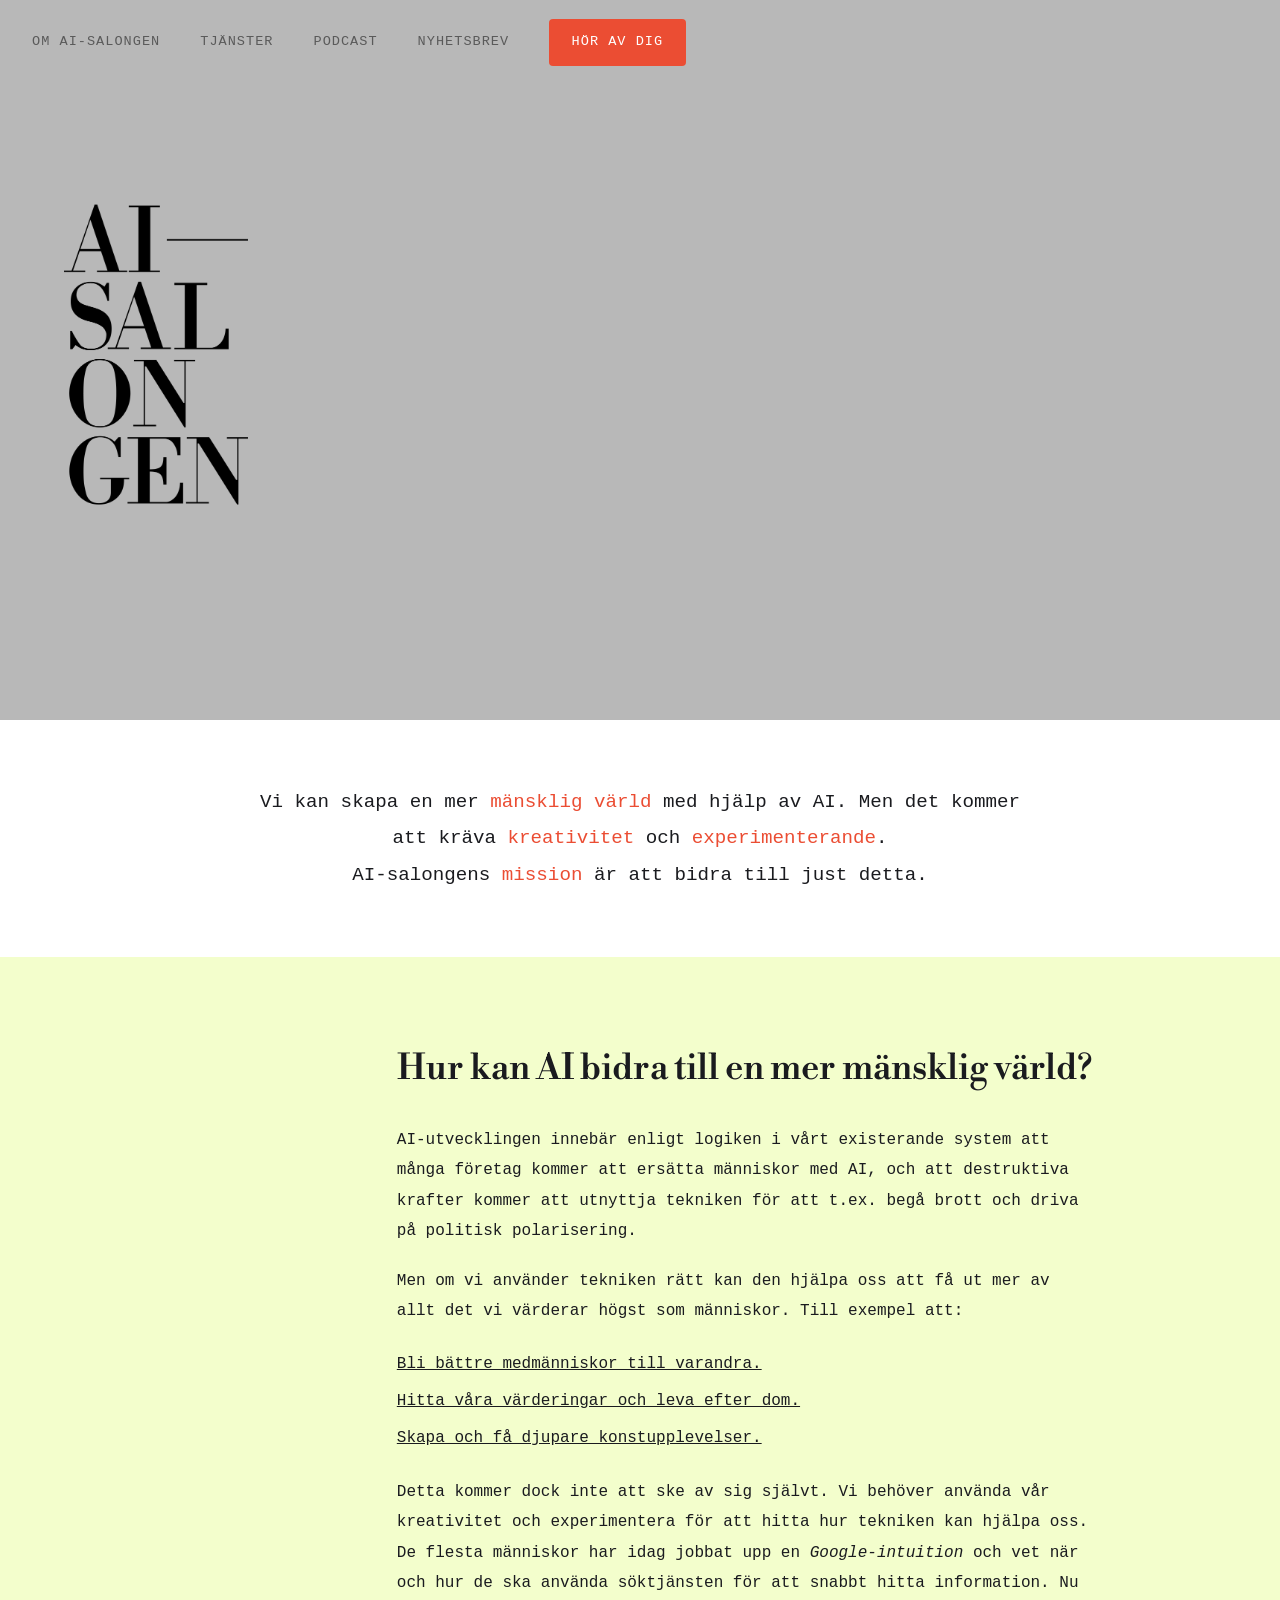
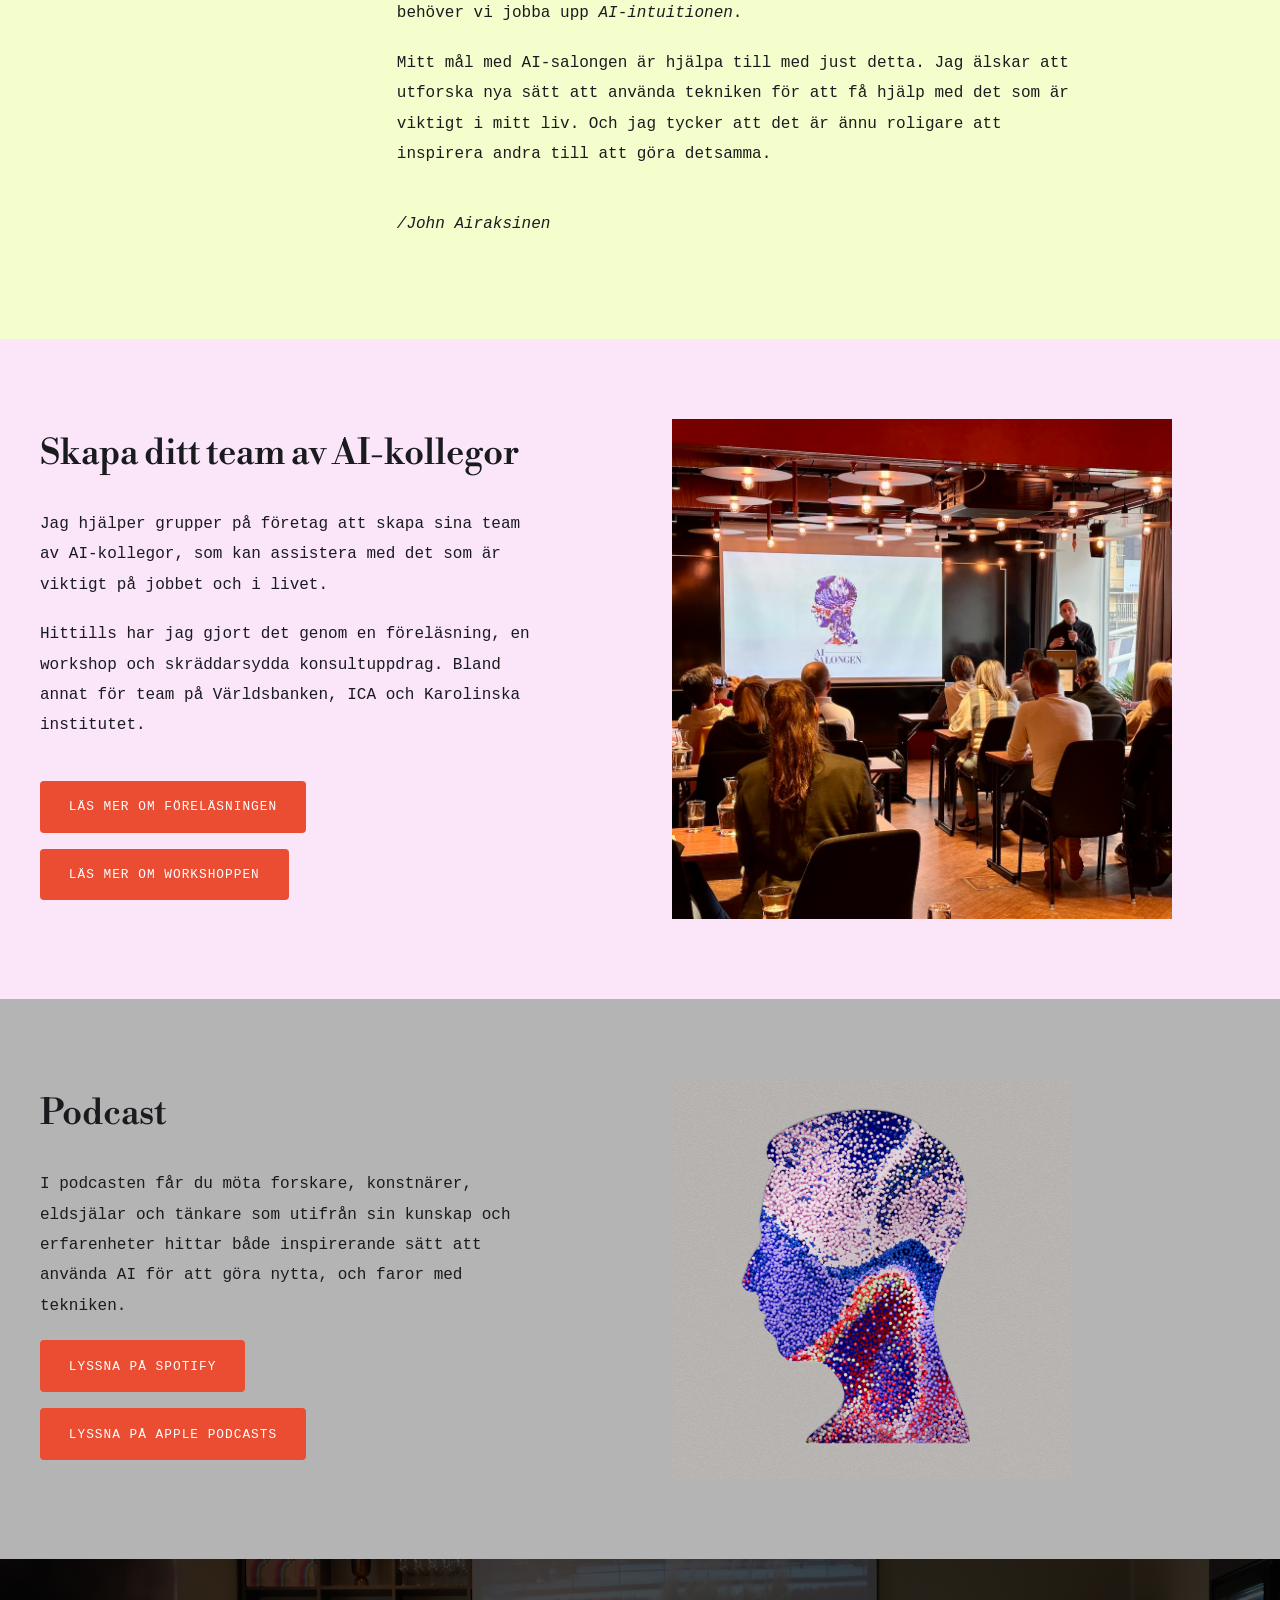
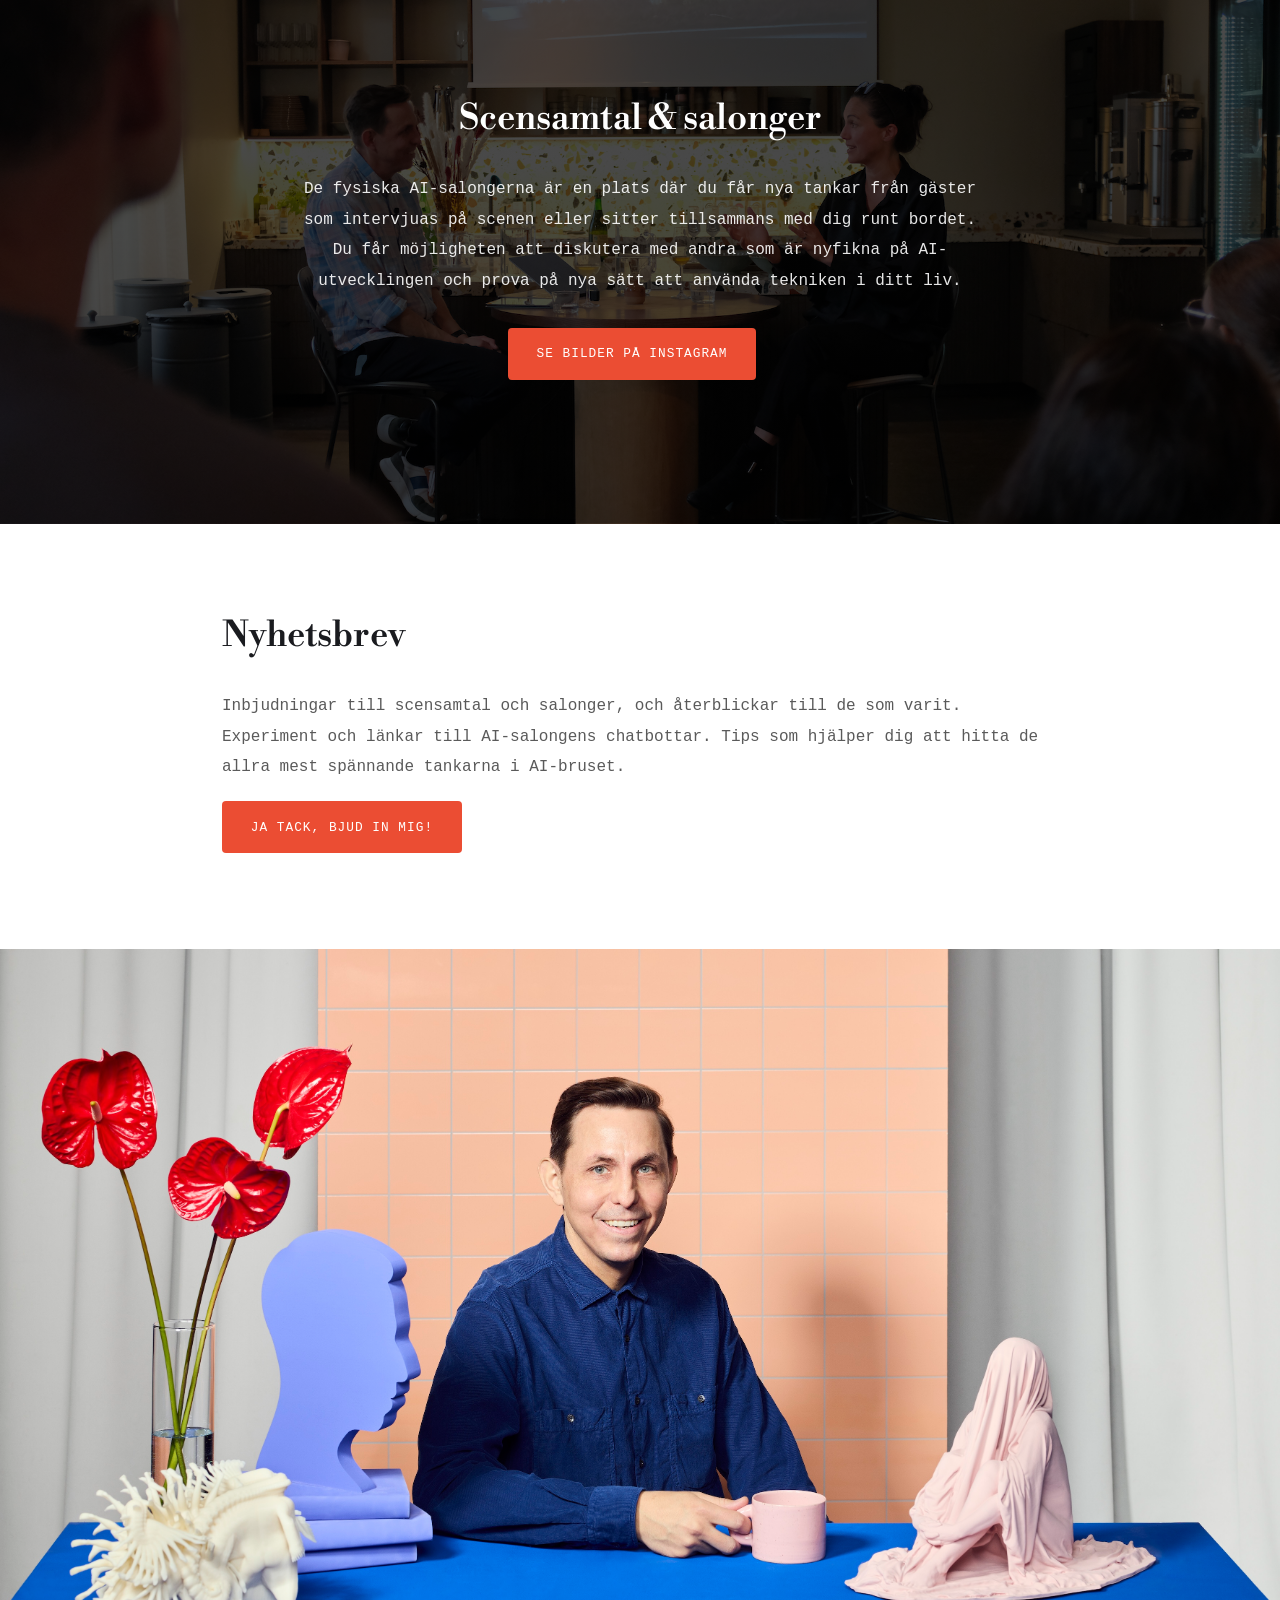
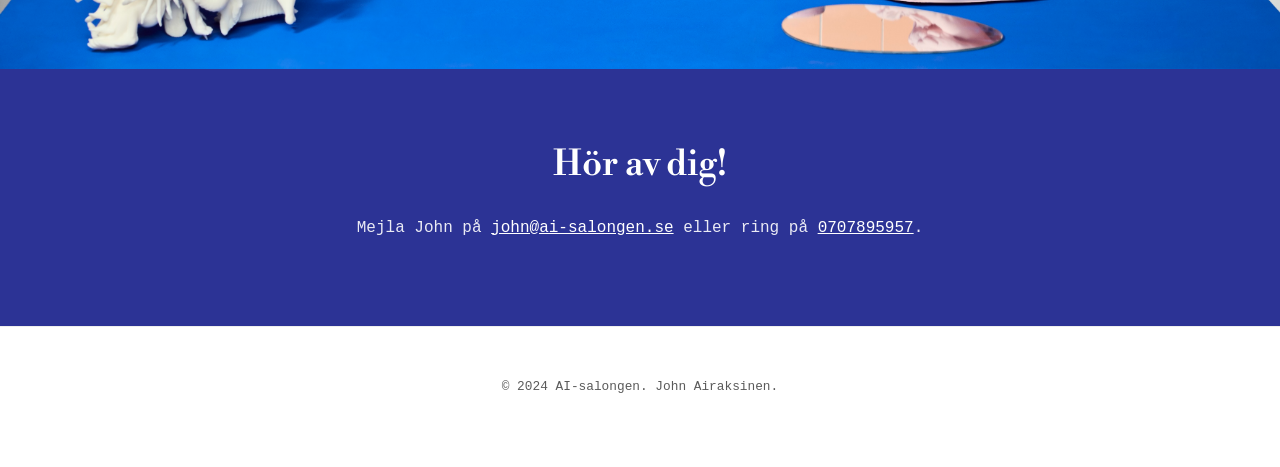
==== index.html @ f0b05906 "Initial commit: AI-salongen.se static site migrated from Webflow - Full responsive site with video h" ====
<!DOCTYPE html>
<html lang="sv">
<head>
    <meta charset="UTF-8">
    <meta name="viewport" content="width=device-width, initial-scale=1.0">
    <title>AI-SALONGEN</title>
    <link rel="stylesheet" href="style.css">
</head>
<body>
    <header>
        <nav>
            <div class="nav-links">
                <a href="#om">Om AI-salongen</a>
                <a href="#tjanster">Tjänster</a>
                <a href="#podcast">Podcast</a>
                <a href="#nyhetsbrev">Nyhetsbrev</a>
                <a href="#kontakt" class="cta">Hör av dig</a>
            </div>
        </nav>
    </header>

    <main>
        <!-- Video Hero -->
        <section class="hero-video-section">
            <video autoplay muted loop playsinline>
                <source src="images/hero-video.mp4" type="video/mp4">
            </video>
            <div class="hero-logo-overlay">
                <img src="images/logo.png" alt="AI-salongen">
            </div>
        </section>

        <!-- Tagline -->
        <section class="tagline-section">
            <p>Vi kan skapa en mer <span class="highlight">mänsklig värld</span> med hjälp av AI. Men det kommer att kräva <span class="highlight">kreativitet</span> och <span class="highlight">experimenterande</span>.</p>
            <p>AI-salongens <span class="highlight">mission</span> är att bidra till just detta.</p>
        </section>

        <!-- Om AI-salongen -->
        <section id="om" class="about">
            <div class="content">
                <h2>Hur kan AI bidra till en mer mänsklig värld?</h2>
                <p>AI-utvecklingen innebär enligt logiken i vårt existerande system att många företag kommer att ersätta människor med AI, och att destruktiva krafter kommer att utnyttja tekniken för att t.ex. begå brott och driva på politisk polarisering.</p>
                <p>Men om vi använder tekniken rätt kan den hjälpa oss att få ut mer av allt det vi värderar högst som människor. Till exempel att:</p>
                <ul>
                    <li>Bli bättre medmänniskor till varandra.</li>
                    <li>Hitta våra värderingar och leva efter dom.</li>
                    <li>Skapa och få djupare konstupplevelser.</li>
                </ul>
                <p>Detta kommer dock inte att ske av sig självt. Vi behöver använda vår kreativitet och experimentera för att hitta hur tekniken kan hjälpa oss. De flesta människor har idag jobbat upp en <em>Google-intuition</em> och vet när och hur de ska använda söktjänsten för att snabbt hitta information. Nu behöver vi jobba upp <em>AI-intuitionen</em>.</p>
                <p>Mitt mål med AI-salongen är hjälpa till med just detta. Jag älskar att utforska nya sätt att använda tekniken för att få hjälp med det som är viktigt i mitt liv. Och jag tycker att det är ännu roligare att inspirera andra till att göra detsamma.</p>
                <p class="signature">/John Airaksinen</p>
            </div>
        </section>

        <!-- Tjänster -->
        <section id="tjanster" class="services">
            <div class="content">
                <div class="text-content">
                    <h2>Skapa ditt team av AI-kollegor</h2>
                    <p>Jag hjälper grupper på företag att skapa sina team av AI-kollegor, som kan assistera med det som är viktigt på jobbet och i livet.</p>
                    <p>Hittills har jag gjort det genom en föreläsning, en workshop och skräddarsydda konsultuppdrag. Bland annat för team på Världsbanken, ICA och Karolinska institutet.</p>
                    <div class="cta-buttons">
                        <a href="forelasning.html" class="button">Läs mer om föreläsningen</a>
                        <a href="workshop.html" class="button">Läs mer om workshoppen</a>
                    </div>
                </div>
                <img src="images/workshop-photo.jpg" alt="Workshop" class="section-image">
            </div>
        </section>

        <!-- Podcast -->
        <section id="podcast" class="podcast">
            <div class="content">
                <div class="text-content">
                    <h2>Podcast</h2>
                    <p>I podcasten får du möta forskare, konstnärer, eldsjälar och tänkare som utifrån sin kunskap och erfarenheter hittar både inspirerande sätt att använda AI för att göra nytta, och faror med tekniken.</p>
                    <div class="podcast-links">
                        <a href="https://open.spotify.com/show/1a4JaQveB6j8poY5PXOgBB" target="_blank" class="button">Lyssna på Spotify</a>
                        <a href="https://podcasts.apple.com/se/podcast/ai-salongen/id1690584364" target="_blank" class="button">Lyssna på Apple Podcasts</a>
                    </div>
                </div>
                <img src="images/podcast-head.png" alt="Podcast" class="podcast-image">
            </div>
        </section>

        <!-- Scensamtal & salonger -->
        <section class="events">
            <h2>Scensamtal & salonger</h2>
            <p>De fysiska AI-salongerna är en plats där du får nya tankar från gäster som intervjuas på scenen eller sitter tillsammans med dig runt bordet. Du får möjligheten att diskutera med andra som är nyfikna på AI-utvecklingen och prova på nya sätt att använda tekniken i ditt liv.</p>
            <a href="https://www.instagram.com/aisalongen/" target="_blank" class="button">Se bilder på Instagram</a>
        </section>

        <!-- Nyhetsbrev -->
        <section id="nyhetsbrev" class="newsletter">
            <h2>Nyhetsbrev</h2>
            <p>Inbjudningar till scensamtal och salonger, och återblickar till de som varit. Experiment och länkar till AI-salongens chatbottar. Tips som hjälper dig att hitta de allra mest spännande tankarna i AI-bruset.</p>
            <a href="https://aisalongen.substack.com/" target="_blank" class="button">Ja tack, bjud in mig!</a>
        </section>

        <!-- John Portrait -->
        <section class="john-portrait">
            <img src="images/john-portrait.jpg" alt="John Airaksinen">
        </section>

        <!-- Kontakt -->
        <section id="kontakt" class="contact">
            <h2>Hör av dig!</h2>
            <p>Mejla John på <a href="mailto:john@ai-salongen.se">john@ai-salongen.se</a> eller ring på <a href="tel:+46707895957">0707895957</a>.</p>
        </section>
    </main>

    <footer>
        <p>&copy; 2024 AI-salongen. John Airaksinen.</p>
    </footer>
</body>
</html>
---- style.css ----
/* AI-salongen - Matching Webflow Design */

@import url('https://fonts.googleapis.com/css2?family=Libre+Bodoni:wght@400;500;600;700&display=swap');

:root {
    --bg-primary: #ffffff;
    --bg-about: #f3fecc;  /* lime/yellow-green */
    --bg-services: #fae5f9;  /* light pink/lavender */
    --bg-podcast: #b4b4b4;  /* grey */
    --bg-contact: #2c3395;  /* dark blue */
    --text-primary: #1a1b1f;
    --text-secondary: #5a5a5a;
    --accent: #eb4d33;  /* coral/red-orange */
    --link-color: #1a1b1f;
}

@font-face {
    font-family: 'GT Pressura Mono';
    src: local('GT Pressura Mono Regular'), local('GTPressuraMono-Regular');
    font-weight: 400;
    font-style: normal;
}

* {
    margin: 0;
    padding: 0;
    box-sizing: border-box;
}

body {
    font-family: 'GT Pressura Mono', 'SF Mono', 'Monaco', 'Inconsolata', 'Roboto Mono', monospace;
    background: var(--bg-primary);
    color: var(--text-primary);
    line-height: 1.8;
    font-size: 16px;
}

/* Navigation */
header {
    position: fixed;
    top: 0;
    left: 0;
    right: 0;
    z-index: 100;
    background: transparent;
}

nav {
    max-width: 1400px;
    margin: 0 auto;
    padding: 1.2rem 2rem;
    display: flex;
    justify-content: space-between;
    align-items: center;
}

.logo {
    display: flex;
    align-items: center;
}

.logo img {
    height: 60px;
    width: auto;
}

.nav-links {
    display: flex;
    gap: 2.5rem;
    align-items: center;
}

.nav-links a {
    color: var(--text-secondary);
    text-decoration: none;
    font-size: 0.85rem;
    text-transform: uppercase;
    letter-spacing: 1px;
    transition: color 0.2s;
}

.nav-links a:hover {
    color: var(--text-primary);
}

.nav-links .cta {
    background: var(--accent);
    color: white;
    padding: 0.7rem 1.4rem;
    border-radius: 4px;
    font-weight: 400;
}

.nav-links .cta:hover {
    background: #d44430;
}

/* Main Content */
main {
    padding-top: 0;
}

section {
    padding: 5rem 2rem;
    max-width: 900px;
    margin: 0 auto;
}

/* Video Hero */
.hero-video-section {
    position: relative;
    width: 100%;
    max-width: none;
    height: 80vh;
    min-height: 500px;
    background: #b8b8b8;
    overflow: hidden;
    display: flex;
    align-items: center;
    padding: 0;
}

.hero-video-section video {
    position: absolute;
    top: 50%;
    left: 50%;
    transform: translate(-50%, -50%);
    min-width: 100%;
    min-height: 100%;
    width: auto;
    height: auto;
    object-fit: cover;
}

.hero-logo-overlay {
    position: absolute;
    left: 5%;
    top: 50%;
    transform: translateY(-50%);
    z-index: 10;
}

.hero-logo-overlay img {
    height: 300px;
    width: auto;
}

/* Tagline Section */
.tagline-section {
    background: var(--bg-primary);
    padding: 4rem 2rem;
    text-align: center;
    max-width: none;
}

.tagline-section p {
    font-size: 1.2rem;
    line-height: 1.9;
    max-width: 800px;
    margin: 0 auto;
    color: var(--text-primary);
}

.tagline-section .highlight {
    color: var(--accent);
    font-weight: 500;
}

/* About Section - Lime Green */
.about {
    background: var(--bg-about);
    padding: 5rem 2rem;
    max-width: none;
}

.about .content {
    max-width: 700px;
    margin: 0 auto 0 30%;
}

.about h2 {
    color: var(--text-primary);
}

.about p {
    color: var(--text-primary);
}

.about ul {
    list-style: none;
    padding: 0;
    margin: 1.5rem 0;
}

.about li {
    color: var(--text-primary);
    margin-bottom: 0.5rem;
    text-decoration: underline;
}

/* Section Labels */
.label {
    display: block;
    font-size: 0.7rem;
    letter-spacing: 2px;
    color: var(--text-secondary);
    margin-bottom: 1.5rem;
    text-transform: uppercase;
}

/* Headings */
h2 {
    font-family: 'Libre Bodoni', Georgia, serif;
    font-size: 2.2rem;
    font-weight: 500;
    margin-bottom: 1.5rem;
    color: var(--text-primary);
}

h3 {
    font-family: 'Libre Bodoni', Georgia, serif;
    font-size: 1.4rem;
    font-weight: 500;
    margin-bottom: 1rem;
    color: var(--text-primary);
}

/* Text */
p {
    color: var(--text-secondary);
    margin-bottom: 1.2rem;
    line-height: 1.9;
}

ul {
    margin: 1.5rem 0;
    padding-left: 1.5rem;
}

li {
    color: var(--text-secondary);
    margin-bottom: 0.7rem;
    line-height: 1.8;
}

em {
    font-style: italic;
}

.signature {
    margin-top: 2.5rem;
    font-style: italic;
    color: var(--text-primary);
}

/* Images */
.section-image {
    width: 100%;
    max-width: 500px;
    margin: 0;
}

.profile-image {
    width: 300px;
    height: auto;
    object-fit: cover;
    border-radius: 0;
    margin: 1rem 0;
}

/* Buttons */
.button {
    display: inline-block;
    padding: 0.9rem 1.8rem;
    background: var(--accent);
    border: none;
    color: white;
    text-decoration: none;
    font-size: 0.8rem;
    text-transform: uppercase;
    letter-spacing: 1px;
    transition: all 0.2s;
    margin-right: 1rem;
    margin-bottom: 1rem;
    border-radius: 4px;
}

.button:hover {
    background: #d44430;
}

.button.outline {
    background: transparent;
    border: 1px solid var(--text-primary);
    color: var(--text-primary);
}

.button.outline:hover {
    background: var(--text-primary);
    color: white;
}

.cta-buttons {
    margin-top: 2.5rem;
}

/* Services Section - Pink */
.services {
    background: var(--bg-services);
    padding: 5rem 2rem;
    margin: 0;
    max-width: none;
}

.services .content {
    max-width: 1200px;
    margin: 0 auto;
    display: grid;
    grid-template-columns: 1fr 1fr;
    gap: 4rem;
    align-items: center;
}

.services .text-content {
    max-width: 500px;
}

.services h2 {
    color: var(--text-primary);
}

.services p {
    color: var(--text-primary);
}

/* Podcast Section - Grey */
.podcast {
    background: var(--bg-podcast);
    padding: 5rem 2rem;
    max-width: none;
}

.podcast .content {
    max-width: 1200px;
    margin: 0 auto;
    display: grid;
    grid-template-columns: 1fr 1fr;
    gap: 4rem;
    align-items: center;
}

.podcast .text-content {
    max-width: 500px;
}

.podcast h2 {
    color: var(--text-primary);
}

.podcast p {
    color: var(--text-primary);
}

.podcast-image {
    max-width: 400px;
    height: auto;
}

/* Events Section - Background Image */
.events {
    background: linear-gradient(rgba(0, 0, 0, 0.7), rgba(0, 0, 0, 0.7)), url('images/events-bg.jpg');
    background-size: cover;
    background-position: center;
    padding: 8rem 2rem;
    max-width: none;
    text-align: center;
}

.events h2 {
    color: white;
}

.events p {
    color: rgba(255, 255, 255, 0.9);
    max-width: 700px;
    margin: 0 auto 2rem;
}

/* Newsletter Section */
.newsletter {
    background: var(--bg-primary);
    padding: 5rem 2rem;
    max-width: 900px;
}

/* Pink Page Background */
.page-pink {
    background: var(--bg-services);
}

/* Subpage Hero Section */
.subpage-hero {
    background: transparent;
    padding: 8rem 2rem 3rem;
    max-width: 700px;
    margin: 0 auto;
}

.subpage-hero h1 {
    font-family: 'Libre Bodoni', Georgia, serif;
    font-size: 2.4rem;
    font-weight: 500;
    margin-bottom: 1.5rem;
    color: var(--text-primary);
}

.subpage-hero .intro {
    font-size: 1rem;
    font-weight: 500;
    color: var(--text-primary);
    margin-bottom: 2rem;
}

.subpage-hero p {
    color: var(--text-primary);
    margin-bottom: 1.5rem;
}

/* Photo Composite */
.photo-composite {
    max-width: 700px;
    margin: 0 auto;
    padding: 2rem;
}

.photo-grid {
    position: relative;
}

.photo-main {
    width: 100%;
    max-width: 600px;
    height: auto;
    display: block;
}

.photo-secondary {
    position: absolute;
    bottom: -30px;
    right: -30px;
    width: 200px;
    height: auto;
    box-shadow: 0 4px 20px rgba(0,0,0,0.2);
}

/* Testimonial Carousel */
.testimonial-carousel {
    background: var(--bg-contact);
    padding: 3rem 2rem;
    max-width: 700px;
    margin: 3rem auto;
    text-align: center;
}

.testimonial-slide .quote {
    font-family: 'Libre Bodoni', Georgia, serif;
    font-size: 1.1rem;
    font-style: italic;
    color: white;
    margin-bottom: 1rem;
}

.testimonial-slide .cite {
    color: rgba(255,255,255,0.8);
    font-size: 0.9rem;
}

.carousel-dots {
    display: flex;
    justify-content: center;
    gap: 0.5rem;
    margin-top: 1.5rem;
}

.carousel-dots .dot {
    width: 12px;
    height: 12px;
    border-radius: 50%;
    background: rgba(255,255,255,0.3);
    border: 1px solid rgba(255,255,255,0.5);
}

.carousel-dots .dot.active {
    background: white;
}

/* Subpage Content Sections */
.subpage-content {
    max-width: 700px;
    margin: 0 auto;
    padding: 2rem;
    background: transparent;
}

.subpage-content h2 {
    font-family: 'Libre Bodoni', Georgia, serif;
    font-size: 1.8rem;
    margin-bottom: 1rem;
    color: var(--text-primary);
}

.subpage-content h3 {
    font-size: 1rem;
    color: var(--text-primary);
    margin-top: 1.5rem;
    margin-bottom: 0.5rem;
}

.subpage-content p {
    color: var(--text-primary);
}

.subpage-content a {
    color: var(--text-primary);
    text-decoration: underline;
}

/* Emoji List */
.emoji-list {
    list-style: none;
    padding: 0;
}

.emoji-list li {
    display: flex;
    align-items: center;
    gap: 0.5rem;
    margin-bottom: 0.5rem;
    color: var(--text-primary);
}

.emoji-list .emoji {
    font-size: 1rem;
}

.emoji-list a {
    color: var(--text-primary);
    text-decoration: underline;
}

/* Presenter Section */
.presenter-grid {
    display: grid;
    grid-template-columns: 1fr 1fr;
    gap: 2rem;
    align-items: start;
}

.presenter-image {
    width: 100%;
    max-width: 300px;
    height: auto;
}

/* Subpage Contact */
.subpage-contact {
    max-width: 700px;
    margin: 0 auto;
    padding: 3rem 2rem;
    text-align: left;
}

.subpage-contact h2 {
    font-family: 'Libre Bodoni', Georgia, serif;
    font-size: 1.8rem;
    margin-bottom: 1rem;
    color: var(--text-primary);
}

.subpage-contact a {
    color: var(--text-primary);
    text-decoration: underline;
}

/* Legacy Hero (for backwards compatibility) */
.hero {
    background: var(--bg-primary);
    padding: 8rem 2rem 4rem;
    max-width: none;
    text-align: center;
}

.hero h1 {
    font-family: 'Libre Bodoni', Georgia, serif;
    font-size: 2.8rem;
    font-weight: 500;
    margin-bottom: 1.5rem;
    color: var(--text-primary);
    max-width: 800px;
    margin-left: auto;
    margin-right: auto;
}

.hero .tagline {
    font-size: 1.1rem;
    line-height: 1.9;
    color: var(--text-secondary);
    max-width: 700px;
    margin: 0 auto;
}

.hero .label {
    display: block;
    font-size: 0.7rem;
    letter-spacing: 2px;
    color: var(--accent);
    margin-bottom: 1.5rem;
    text-transform: uppercase;
}

/* Responsive for subpages */
@media (max-width: 768px) {
    .presenter-grid {
        grid-template-columns: 1fr;
    }

    .photo-secondary {
        position: static;
        width: 150px;
        margin-top: 1rem;
    }
}

/* John Portrait Section */
.john-portrait {
    max-width: none;
    padding: 0;
    margin: 0;
}

.john-portrait img {
    width: 100%;
    height: auto;
    display: block;
}

/* Contact Section - Blue */
.contact {
    background: var(--bg-contact);
    text-align: center;
    padding: 4rem 2rem;
    max-width: none;
}

.contact h2 {
    color: white;
    margin-bottom: 1rem;
}

.contact p {
    color: rgba(255, 255, 255, 0.9);
}

.contact a {
    color: white;
    text-decoration: underline;
}

.contact a:hover {
    text-decoration: none;
}

/* About Section with Image */
.about-with-image {
    display: grid;
    grid-template-columns: 1fr 1fr;
    gap: 4rem;
    align-items: start;
}

.about-with-image img {
    width: 100%;
    max-width: 400px;
}

/* Blockquotes */
blockquote {
    border-left: 2px solid var(--accent);
    padding-left: 1.5rem;
    margin: 2rem 0;
    font-style: italic;
}

blockquote p {
    font-family: 'Libre Bodoni', Georgia, serif;
    font-size: 1.1rem;
    color: var(--text-primary);
}

blockquote cite {
    display: block;
    margin-top: 0.5rem;
    font-size: 0.85rem;
    color: var(--text-secondary);
    font-style: normal;
}

/* Footer */
footer {
    text-align: center;
    padding: 3rem 2rem;
    color: var(--text-secondary);
    font-size: 0.8rem;
    border-top: 1px solid #eee;
}

/* Responsive */
@media (max-width: 768px) {
    .nav-links {
        display: none;
    }

    .hero-video-section {
        height: 60vh;
    }

    .hero-logo-overlay img {
        height: 150px;
    }

    h2 {
        font-size: 1.6rem;
    }

    section {
        padding: 3rem 1.5rem;
    }

    .services .content,
    .podcast .content,
    .about-with-image {
        grid-template-columns: 1fr;
        gap: 2rem;
    }

    .about .content {
        margin: 0 auto;
    }
}
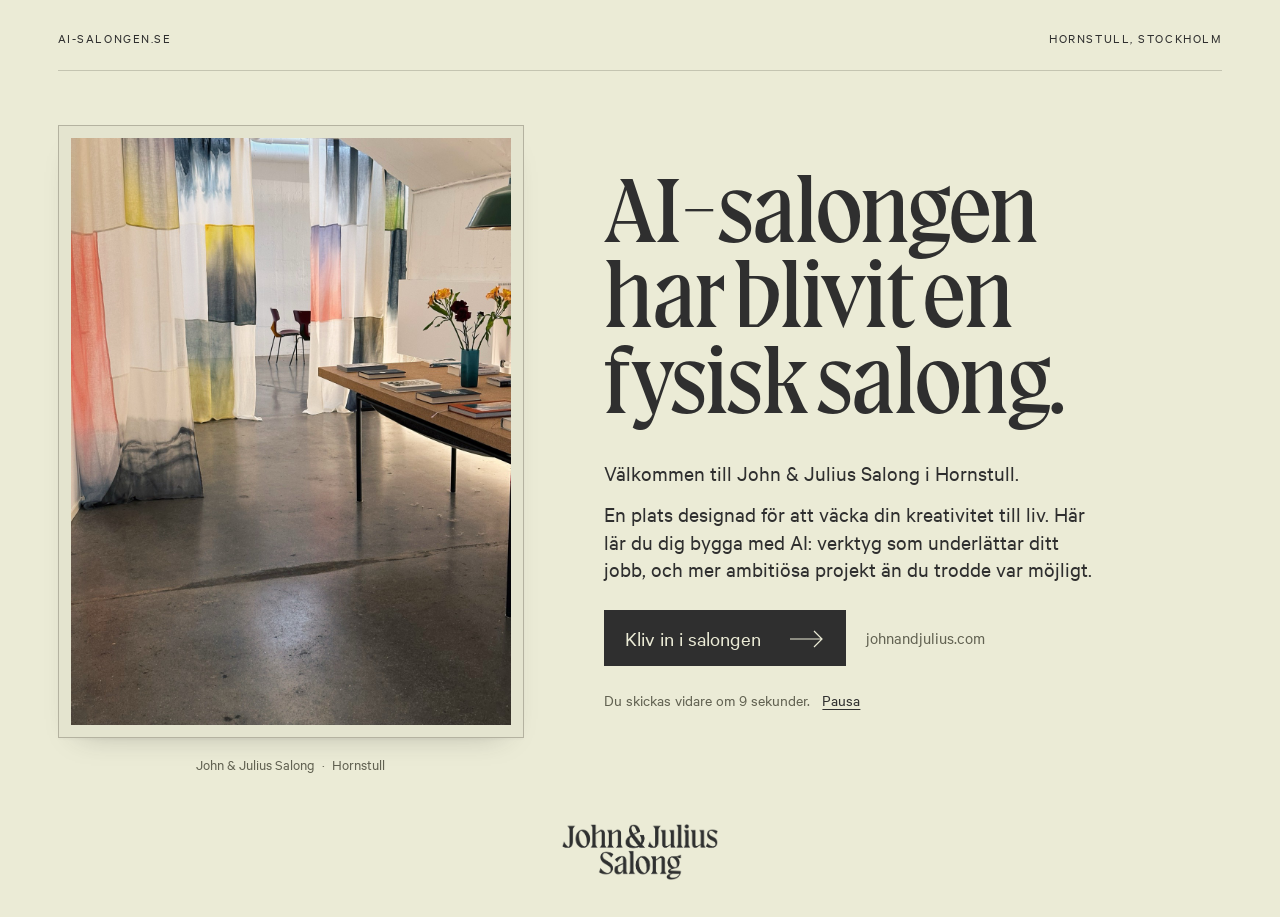
==== commit 90e84be0: "Replace AI-salongen homepage with salon transition" ====
--- a/index.html
+++ b/index.html
@@ -1,117 +1,68 @@
 <!DOCTYPE html>
 <html lang="sv">
 <head>
-    <meta charset="UTF-8">
-    <meta name="viewport" content="width=device-width, initial-scale=1.0">
-    <title>AI-SALONGEN</title>
-    <link rel="stylesheet" href="style.css">
+  <meta charset="UTF-8">
+  <meta name="viewport" content="width=device-width, initial-scale=1.0">
+  <meta name="theme-color" content="#EBEBD6">
+  <title>AI-salongen har blivit John &amp; Julius Salong</title>
+  <meta name="description" content="AI-salongen har blivit en fysisk salong. Välkommen till John &amp; Julius Salong i Hornstull, en plats designad för att väcka din kreativitet till liv.">
+  <meta property="og:type" content="website">
+  <meta property="og:locale" content="sv_SE">
+  <meta property="og:title" content="AI-salongen har blivit en fysisk salong.">
+  <meta property="og:description" content="Välkommen till John &amp; Julius Salong i Hornstull. En plats designad för att väcka din kreativitet till liv.">
+  <meta property="og:url" content="https://ai-salongen.se/">
+  <meta property="og:image" content="https://ai-salongen.se/assets/salongen.jpg">
+  <meta property="og:image:alt" content="Salongens färgade textilier och ett bord med böcker och blommor.">
+  <link rel="canonical" href="https://ai-salongen.se/">
+  <link rel="preload" href="/assets/fonts/Kerub-Beta02Regular.woff2" as="font" type="font/woff2" crossorigin>
+  <link rel="preload" href="/assets/fonts/calibre-regular.woff2" as="font" type="font/woff2" crossorigin>
+  <link rel="stylesheet" href="/transition.css">
+  <script src="/transition.js" defer></script>
 </head>
 <body>
-    <header>
-        <nav>
-            <div class="nav-links">
-                <a href="#om">Om AI-salongen</a>
-                <a href="#tjanster">Tjänster</a>
-                <a href="#podcast">Podcast</a>
-                <a href="#nyhetsbrev">Nyhetsbrev</a>
-                <a href="#kontakt" class="cta">Hör av dig</a>
-            </div>
-        </nav>
+  <div class="page">
+    <header class="masthead">
+      <span>AI-salongen.se</span>
+      <span>Hornstull, Stockholm</span>
     </header>
 
     <main>
-        <!-- Video Hero -->
-        <section class="hero-video-section">
-            <video autoplay muted loop playsinline>
-                <source src="images/hero-video.mp4" type="video/mp4">
-            </video>
-            <div class="hero-logo-overlay">
-                <img src="images/logo.png" alt="AI-salongen">
-            </div>
-        </section>
+      <div class="invitation">
+        <h1><span>AI-salongen</span> <span>har blivit en</span> <span>fysisk salong.</span></h1>
 
-        <!-- Tagline -->
-        <section class="tagline-section">
-            <p>Vi kan skapa en mer <span class="highlight">mänsklig värld</span> med hjälp av AI. Men det kommer att kräva <span class="highlight">kreativitet</span> och <span class="highlight">experimenterande</span>.</p>
-            <p>AI-salongens <span class="highlight">mission</span> är att bidra till just detta.</p>
-        </section>
+        <div class="introduction">
+          <p class="welcome">Välkommen till John &amp; Julius Salong i Hornstull.</p>
+          <p>En plats designad för att väcka din kreativitet till liv. Här lär du dig bygga med AI: verktyg som underlättar ditt jobb, och mer ambitiösa projekt än du trodde var möjligt.</p>
+        </div>
 
-        <!-- Om AI-salongen -->
-        <section id="om" class="about">
-            <div class="content">
-                <h2>Hur kan AI bidra till en mer mänsklig värld?</h2>
-                <p>AI-utvecklingen innebär enligt logiken i vårt existerande system att många företag kommer att ersätta människor med AI, och att destruktiva krafter kommer att utnyttja tekniken för att t.ex. begå brott och driva på politisk polarisering.</p>
-                <p>Men om vi använder tekniken rätt kan den hjälpa oss att få ut mer av allt det vi värderar högst som människor. Till exempel att:</p>
-                <ul>
-                    <li>Bli bättre medmänniskor till varandra.</li>
-                    <li>Hitta våra värderingar och leva efter dom.</li>
-                    <li>Skapa och få djupare konstupplevelser.</li>
-                </ul>
-                <p>Detta kommer dock inte att ske av sig självt. Vi behöver använda vår kreativitet och experimentera för att hitta hur tekniken kan hjälpa oss. De flesta människor har idag jobbat upp en <em>Google-intuition</em> och vet när och hur de ska använda söktjänsten för att snabbt hitta information. Nu behöver vi jobba upp <em>AI-intuitionen</em>.</p>
-                <p>Mitt mål med AI-salongen är hjälpa till med just detta. Jag älskar att utforska nya sätt att använda tekniken för att få hjälp med det som är viktigt i mitt liv. Och jag tycker att det är ännu roligare att inspirera andra till att göra detsamma.</p>
-                <p class="signature">/John Airaksinen</p>
-            </div>
-        </section>
+        <div class="next-step">
+          <a class="enter-link" id="destination" href="https://johnandjulius.com/">
+            <span>Kliv in i salongen</span>
+            <svg viewBox="0 0 36 20" width="36" height="20" aria-hidden="true"><path d="M1 10h32M25 2l8 8-8 8"/></svg>
+          </a>
+          <span class="destination-name">johnandjulius.com</span>
+        </div>
 
-        <!-- Tjänster -->
-        <section id="tjanster" class="services">
-            <div class="content">
-                <div class="text-content">
-                    <h2>Skapa ditt team av AI-kollegor</h2>
-                    <p>Jag hjälper grupper på företag att skapa sina team av AI-kollegor, som kan assistera med det som är viktigt på jobbet och i livet.</p>
-                    <p>Hittills har jag gjort det genom en föreläsning, en workshop och skräddarsydda konsultuppdrag. Bland annat för team på Världsbanken, ICA och Karolinska institutet.</p>
-                    <div class="cta-buttons">
-                        <a href="forelasning.html" class="button">Läs mer om föreläsningen</a>
-                        <a href="workshop.html" class="button">Läs mer om workshoppen</a>
-                    </div>
-                </div>
-                <img src="images/workshop-photo.jpg" alt="Workshop" class="section-image">
-            </div>
-        </section>
+        <div class="redirect" id="redirect" hidden>
+          <p class="redirect-message" id="redirect-message">Du skickas vidare om <span id="seconds" role="timer" aria-live="off">10</span> sekunder.</p>
+          <button class="pause-button" id="pause" type="button" aria-label="Pausa den automatiska hänvisningen">Pausa</button>
+        </div>
+        <p class="sr-only" id="redirect-status" role="status"></p>
+      </div>
 
-        <!-- Podcast -->
-        <section id="podcast" class="podcast">
-            <div class="content">
-                <div class="text-content">
-                    <h2>Podcast</h2>
-                    <p>I podcasten får du möta forskare, konstnärer, eldsjälar och tänkare som utifrån sin kunskap och erfarenheter hittar både inspirerande sätt att använda AI för att göra nytta, och faror med tekniken.</p>
-                    <div class="podcast-links">
-                        <a href="https://open.spotify.com/show/1a4JaQveB6j8poY5PXOgBB" target="_blank" class="button">Lyssna på Spotify</a>
-                        <a href="https://podcasts.apple.com/se/podcast/ai-salongen/id1690584364" target="_blank" class="button">Lyssna på Apple Podcasts</a>
-                    </div>
-                </div>
-                <img src="images/podcast-head.png" alt="Podcast" class="podcast-image">
-            </div>
-        </section>
-
-        <!-- Scensamtal & salonger -->
-        <section class="events">
-            <h2>Scensamtal & salonger</h2>
-            <p>De fysiska AI-salongerna är en plats där du får nya tankar från gäster som intervjuas på scenen eller sitter tillsammans med dig runt bordet. Du får möjligheten att diskutera med andra som är nyfikna på AI-utvecklingen och prova på nya sätt att använda tekniken i ditt liv.</p>
-            <a href="https://www.instagram.com/aisalongen/" target="_blank" class="button">Se bilder på Instagram</a>
-        </section>
-
-        <!-- Nyhetsbrev -->
-        <section id="nyhetsbrev" class="newsletter">
-            <h2>Nyhetsbrev</h2>
-            <p>Inbjudningar till scensamtal och salonger, och återblickar till de som varit. Experiment och länkar till AI-salongens chatbottar. Tips som hjälper dig att hitta de allra mest spännande tankarna i AI-bruset.</p>
-            <a href="https://aisalongen.substack.com/" target="_blank" class="button">Ja tack, bjud in mig!</a>
-        </section>
-
-        <!-- John Portrait -->
-        <section class="john-portrait">
-            <img src="images/john-portrait.jpg" alt="John Airaksinen">
-        </section>
-
-        <!-- Kontakt -->
-        <section id="kontakt" class="contact">
-            <h2>Hör av dig!</h2>
-            <p>Mejla John på <a href="mailto:john@ai-salongen.se">john@ai-salongen.se</a> eller ring på <a href="tel:+46707895957">0707895957</a>.</p>
-        </section>
+      <figure class="salon">
+        <div class="photograph">
+          <img src="/assets/salongen.jpg" alt="Ljuset faller genom salongens färgade textilier, intill ett bord med böcker och blommor." width="1200" height="1600" fetchpriority="high">
+        </div>
+        <figcaption>John &amp; Julius Salong <span aria-hidden="true">·</span> Hornstull</figcaption>
+      </figure>
     </main>
 
     <footer>
-        <p>&copy; 2024 AI-salongen. John Airaksinen.</p>
+      <a href="https://johnandjulius.com/" aria-label="Besök John &amp; Julius Salong">
+        <img src="/assets/john-julius-wordmark.png" alt="John &amp; Julius Salong" width="1566" height="566">
+      </a>
     </footer>
+  </div>
 </body>
 </html>
--- a/transition.css
+++ b/transition.css
@@ -0,0 +1,266 @@
+@font-face {
+  font-family: Kerub;
+  src: url('/assets/fonts/Kerub-Beta02Regular.woff2') format('woff2');
+  font-weight: 400;
+  font-style: normal;
+  font-display: swap;
+}
+
+@font-face {
+  font-family: Calibre;
+  src: url('/assets/fonts/calibre-regular.woff2') format('woff2');
+  font-weight: 400;
+  font-style: normal;
+  font-display: swap;
+}
+
+:root {
+  color-scheme: light;
+  --paper: #ebebd6;
+  --ink: #2f2f2f;
+  --muted: #626252;
+  --rule: #c4c4b1;
+}
+
+* { box-sizing: border-box; }
+
+body {
+  margin: 0;
+  background: var(--paper);
+  color: var(--ink);
+  font-family: Calibre, 'Helvetica Neue', Arial, sans-serif;
+  -webkit-font-smoothing: antialiased;
+}
+
+::selection { background: #fcc978; color: var(--ink); }
+
+a { color: inherit; }
+button { font: inherit; }
+[hidden] { display: none !important; }
+
+a:focus-visible, button:focus-visible {
+  outline: 2px solid var(--ink);
+  outline-offset: 6px;
+}
+
+.page {
+  max-width: 1400px;
+  min-height: 100svh;
+  margin: 0 auto;
+  padding: 0 clamp(24px, 4.5vw, 72px);
+  display: flex;
+  flex-direction: column;
+}
+
+.masthead {
+  display: flex;
+  justify-content: space-between;
+  gap: 24px;
+  padding: 31px 0 23px;
+  border-bottom: 1px solid var(--rule);
+  font-size: 13px;
+  line-height: 1.2;
+  letter-spacing: 0.12em;
+  text-transform: uppercase;
+}
+
+main {
+  display: grid;
+  grid-template-columns: minmax(0, 0.86fr) minmax(0, 1.14fr);
+  column-gap: clamp(48px, 6.3vw, 96px);
+  align-items: center;
+  flex: 1;
+  padding: 54px 0 44px;
+}
+
+.invitation { grid-column: 2; grid-row: 1; }
+
+h1 {
+  margin: 0 0 29px;
+  font-family: Kerub, 'Iowan Old Style', 'Palatino Linotype', serif;
+  font-size: clamp(65px, 6.8vw, 98px);
+  font-weight: 400;
+  line-height: 0.98;
+  letter-spacing: -0.02em;
+}
+
+h1 span { display: block; }
+
+.introduction {
+  max-width: 490px;
+  font-size: 22px;
+  line-height: 1.25;
+}
+
+.introduction p { margin: 0; }
+.introduction .welcome { margin-bottom: 14px; }
+
+.next-step {
+  display: flex;
+  align-items: center;
+  flex-wrap: wrap;
+  gap: 14px 20px;
+  margin-top: 27px;
+}
+
+.enter-link {
+  display: inline-flex;
+  justify-content: space-between;
+  align-items: center;
+  gap: 28px;
+  min-height: 56px;
+  padding: 15px 21px 13px;
+  background: var(--ink);
+  color: var(--paper);
+  font-size: 21px;
+  line-height: 1;
+  text-decoration: none;
+  transition: background-color 240ms ease;
+}
+
+.enter-link svg {
+  fill: none;
+  stroke: currentColor;
+  stroke-width: 1.2;
+  transition: transform 500ms ease;
+}
+
+.enter-link:hover { background: #48483e; }
+.enter-link:hover svg { transform: translateX(3px); }
+
+.destination-name {
+  color: var(--muted);
+  font-size: 17px;
+}
+
+.redirect {
+  display: flex;
+  flex-wrap: wrap;
+  align-items: center;
+  gap: 0 10px;
+  margin-top: 13px;
+  min-height: 44px;
+  color: var(--muted);
+  font-size: 16px;
+  line-height: 1.2;
+}
+
+.redirect-message { margin: 0; }
+#seconds { font-variant-numeric: tabular-nums; }
+
+.pause-button {
+  min-height: 44px;
+  padding: 8px 2px;
+  border: 0;
+  border-radius: 0;
+  background: transparent;
+  color: var(--ink);
+  text-decoration: underline;
+  text-decoration-thickness: 1px;
+  text-underline-offset: 3px;
+  cursor: pointer;
+}
+
+.salon {
+  grid-column: 1;
+  grid-row: 1;
+  width: 100%;
+  margin: 0;
+}
+
+.photograph {
+  position: relative;
+  padding: 12px;
+  border: 1px solid #b4b2a0;
+  background: #e4e4cf;
+  box-shadow: 0 2px 2px #2f2f2f06, 0 14px 30px -22px #2f2f2f66;
+}
+
+.photograph img {
+  display: block;
+  width: 100%;
+  height: auto;
+}
+
+figcaption {
+  padding-top: 17px;
+  color: var(--muted);
+  font-size: 15px;
+  line-height: 1.2;
+  text-align: center;
+}
+
+figcaption span { padding: 0 4px; }
+
+footer {
+  display: flex;
+  justify-content: center;
+  padding: 0 0 30px;
+}
+
+footer a { display: block; padding: 7px 12px; }
+footer img { display: block; width: 156px; height: auto; }
+
+.sr-only {
+  position: absolute;
+  width: 1px;
+  height: 1px;
+  padding: 0;
+  overflow: hidden;
+  clip: rect(0, 0, 0, 0);
+  white-space: nowrap;
+  border: 0;
+}
+
+/* The photograph settles into its frame once, like an invitation being placed. */
+@media (prefers-reduced-motion: no-preference) {
+  html[data-ready] .photograph { animation: settle 1400ms cubic-bezier(0.2, 0.7, 0.2, 1) both; }
+  @keyframes settle {
+    from { opacity: 0.7; transform: translateY(6px); }
+    to { opacity: 1; transform: translateY(0); }
+  }
+}
+
+@media (min-width: 1600px) {
+  main { padding-top: 72px; padding-bottom: 64px; }
+}
+
+@media (max-width: 1000px) and (min-width: 761px) {
+  main { column-gap: 40px; }
+  h1 { font-size: 66px; }
+  .introduction { font-size: 21px; }
+  .next-step { gap: 12px; }
+  .destination-name { flex-basis: 100%; }
+  .photograph { padding: 8px; }
+}
+
+@media (max-width: 760px) {
+  .page { max-width: 590px; }
+  .masthead { padding-top: 25px; padding-bottom: 19px; font-size: 11px; letter-spacing: 0.09em; gap: 12px; }
+  main { display: flex; flex-direction: column; align-items: stretch; gap: 38px; padding: 34px 0 34px; }
+  h1 { margin-bottom: 24px; font-size: clamp(56px, 13.8vw, 78px); }
+  .introduction { font-size: 21px; max-width: 440px; }
+  .introduction .welcome { margin-bottom: 12px; }
+  .next-step { margin-top: 24px; gap: 14px 18px; }
+  .enter-link { min-height: 54px; }
+  .destination-name { font-size: 16px; }
+  .redirect { margin-top: 9px; }
+  .photograph { padding: 9px; }
+  .photograph img { aspect-ratio: 1; object-fit: cover; object-position: center 31%; }
+  figcaption { padding-top: 13px; }
+  footer { padding-bottom: 25px; }
+  footer img { width: 142px; }
+}
+
+@media (max-width: 380px) {
+  .page { padding-inline: 20px; }
+  .masthead { font-size: 10px; }
+  h1 { font-size: clamp(50px, 14.1vw, 54px); }
+  .introduction { font-size: 20px; }
+  .enter-link { width: 100%; }
+  .destination-name { width: 100%; }
+}
+
+@media (prefers-reduced-motion: reduce) {
+  *, *::before, *::after { animation: none !important; transition: none !important; }
+}
